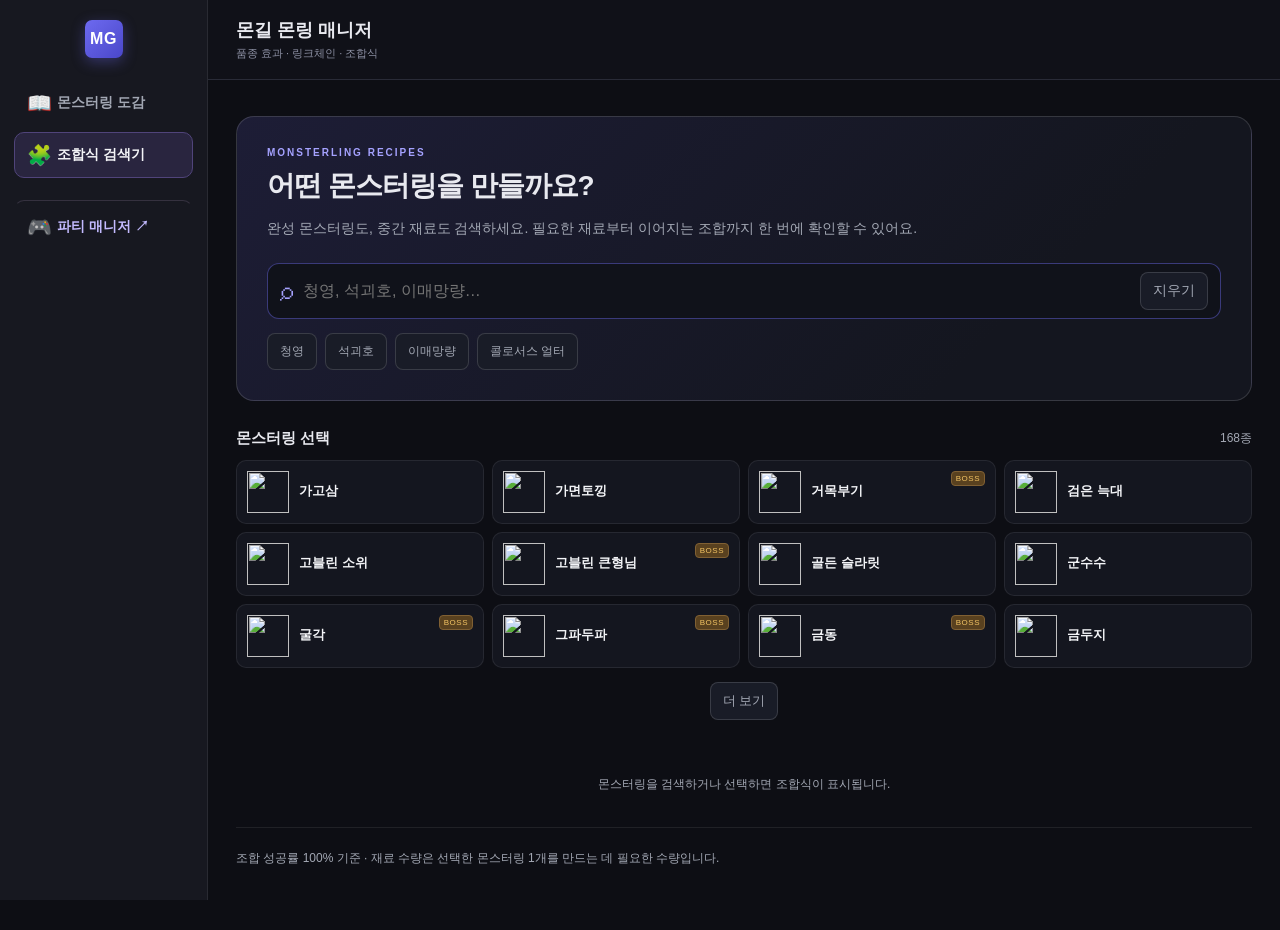
==== recipes/index.html @ b7ab4e78 "Add files via upload" ====
<!doctype html><html lang="ko"><head><meta charset="utf-8"><meta name="viewport" content="width=device-width,initial-scale=1"><base href="../"><title>몬길 몬링 매니저 · 조합식 검색기</title><link rel="stylesheet" href="editor-base.css"><link rel="stylesheet" href="recipes/style.css"><link rel="stylesheet" href="style.css?v=20261018-sidebar2"></head><body><div class="app-shell monling-shell"><aside class="app-sidebar"><div class="app-sidebar__brand"><span class="app-sidebar__logo">MG</span></div><nav class="app-sidebar__nav" aria-label="주 메뉴"><a href="index.html" class="app-sidebar__item"><span class="app-sidebar__icon">📖</span><span class="app-sidebar__label">몬스터링 도감</span></a><a href="recipes/index.html" class="app-sidebar__item is-active" aria-current="page"><span class="app-sidebar__icon">🧩</span><span class="app-sidebar__label">조합식 검색기</span></a><a href="https://southsilverg.github.io/MonGilPartyManagers/" class="app-sidebar__item manager-switch" data-party-link><span class="app-sidebar__icon">🎮</span><span class="app-sidebar__label">파티 매니저 ↗</span></a></nav></aside><div class="app-content"><header class="manager-header"><a class="manager-brand" href="index.html"><span class="manager-logo">MG</span><span><strong>몬길 몬링 매니저</strong><small>품종 효과 · 링크체인 · 조합식</small></span></a></header><main class="recipe-page"><section class="recipe-search"><p class="recipe-eyebrow">MONSTERLING RECIPES</p><h1>어떤 몬스터링을 만들까요?</h1><p class="recipe-intro">완성 몬스터링도, 중간 재료도 검색하세요. 필요한 재료부터 이어지는 조합까지 한 번에 확인할 수 있어요.</p><form id="searchForm" role="search"><label class="sr-only" for="recipeSearch">몬스터링 이름 검색</label><div class="search-field"><span aria-hidden="true">⌕</span><input id="recipeSearch" type="search" placeholder="청영, 석괴호, 이매망량…" autocomplete="off"><button type="button" id="clearSearch" aria-label="검색 초기화">지우기</button></div></form><div id="quickSearch" class="quick-search" aria-label="빠른 검색"></div></section>
<section class="search-matches" aria-label="검색 결과"><div class="section-line"><h2>몬스터링 선택</h2><span id="matchCount" role="status" aria-live="polite"></span></div><div id="matchGrid" class="match-grid"></div><button id="moreMatches" class="more-matches" type="button" hidden>더 보기</button></section>
<div id="recipeDetail" aria-label="선택한 몬스터링 조합식"></div>
<p class="recipe-footnote">조합 성공률 100% 기준 · 재료 수량은 선택한 몬스터링 1개를 만드는 데 필요한 수량입니다.</p></main></div></div><script src="site-links.js"></script><script src="analytics-config.js"></script><script src="analytics.js"></script><script src="recipes/data.js"></script><script src="recipes/engine.js"></script><script src="recipes/app.js"></script></body></html>
---- recipes/style.css ----
/* Only the recipe page uses these rules. */
.recipe-page{width:min(1180px,100%);margin:0 auto;padding:36px 28px 48px}.recipe-status{padding:8px 12px;border:1px solid var(--green-border);border-radius:999px;background:var(--green-soft);color:#82e6ae;font-size:12px;white-space:nowrap}.recipe-search{padding:30px;border:1px solid var(--border-strong);border-radius:18px;background:linear-gradient(135deg,#1d1d36,var(--panel) 75%)}.recipe-eyebrow{font-size:10px;letter-spacing:2px;color:#a5a2ff;font-weight:700;margin:0 0 9px}.recipe-search h1{font-size:28px;margin:0 0 12px;letter-spacing:-1px}.recipe-intro{font-size:14px;line-height:1.7;color:var(--text-secondary);margin:0 0 22px}.search-field{display:flex;align-items:center;gap:10px;background:var(--bg-soft);border:1px solid var(--accent-border);border-radius:12px;padding:6px 12px}.search-field>span{font-size:26px;color:#a5a2ff}.search-field input{width:100%;min-width:0;border:0;outline:none;background:transparent;color:var(--text-primary);font:inherit;padding:12px 0;font-size:16px}.search-field:focus-within{outline:2px solid var(--accent);outline-offset:2px}.search-field button,.quick-button,.more-matches{background:var(--panel-2);border:1px solid var(--border-strong);border-radius:8px;color:var(--text-secondary);padding:9px 12px;cursor:pointer;white-space:nowrap}.quick-search{display:flex;flex-wrap:wrap;gap:8px;margin-top:14px}.quick-button{font:inherit;font-size:12px}.search-matches{margin:28px 0 34px}.section-line{display:flex;align-items:center;justify-content:space-between;margin-bottom:12px}.section-line h2{font-size:15px;margin:0}.section-line>span{font-size:12px;color:var(--text-secondary)}.match-grid{display:grid;grid-template-columns:repeat(4,minmax(0,1fr));gap:8px}.monster-chip{display:flex;gap:10px;align-items:center;position:relative;border:1px solid var(--border);background:var(--panel);border-radius:10px;padding:10px;color:var(--text-primary);text-align:left;min-width:0;cursor:pointer;font:inherit}.monster-chip img{width:42px;height:42px;object-fit:contain;flex-shrink:0}.monster-label{min-width:0;display:flex;flex-direction:column;gap:4px}.monster-label strong{font-size:13px;line-height:1.45;word-break:keep-all;overflow-wrap:anywhere}.monster-label small{font-size:12px;color:#b6afff;font-weight:700}.boss-badge{font-size:8px;letter-spacing:.5px;color:#f4c564;background:#59411f;border:1px solid #806033;border-radius:4px;padding:2px 4px;align-self:flex-start;margin-left:auto}.monster-chip:hover,.formula-monster:hover{border-color:var(--accent);background:#222139}.monster-chip.is-selected,.formula-monster.is-selected{border-color:#aaa3ff;background:#292540;box-shadow:inset 0 0 0 1px #aaa3ff}.more-matches{display:block;margin:14px auto 0;font:inherit;font-size:13px}.more-matches[hidden]{display:none}.selected-heading{display:flex;align-items:center;gap:16px;padding:20px 0;border-top:1px solid var(--border-strong)}.selected-heading img{object-fit:contain;background:var(--panel-2);border-radius:14px;border:1px solid var(--border)}.selected-heading h2{font-size:26px;margin:0}.detail-section{margin:20px 0 30px}.section-heading h2{font-size:17px;margin:0 0 8px}.section-heading p{color:var(--text-secondary);font-size:12px;line-height:1.7;margin:0 0 14px}.material-summary,.related-targets{display:flex;flex-wrap:wrap;gap:8px}.material-summary .monster-chip,.related-targets .monster-chip{min-width:140px;flex:0 1 180px}.recipe-tree,.recipe-children{list-style:none;margin:0;padding:0}.recipe-children{margin:14px 0 0 24px;padding-left:20px;border-left:1px dashed #525069;display:grid;gap:16px}.recipe-branch{min-width:0}.formula{display:grid;grid-template-columns:minmax(0,2fr) 60px minmax(0,1fr);align-items:center;gap:14px;padding:18px;border-radius:14px;border:1px solid var(--border-strong);background:var(--panel)}.formula-materials{display:grid;grid-template-columns:minmax(0,1fr) 20px minmax(0,1fr);align-items:center;gap:8px}.formula-monster{display:flex;flex-direction:column;align-items:center;gap:8px;border:1px solid transparent;border-radius:10px;background:var(--bg-soft);padding:12px 8px;color:var(--text-primary);cursor:pointer;min-width:0;font:inherit;text-align:center;position:relative}.formula-monster img{width:64px;height:64px;object-fit:contain}.formula-monster .boss-badge{position:absolute;right:5px;top:5px;font-size:7px}.formula-monster .monster-label strong{font-size:14px}.formula-result{border-color:var(--accent-border);background:#242039}.formula-plus{color:var(--text-secondary);font-size:22px;text-align:center}.formula-arrow{display:flex;flex-direction:column;align-items:center;gap:6px;color:#a49cfb;font-size:25px}.formula-arrow small{font-size:12px;font-weight:700;color:#81e6ad}.branch-label{font-size:11px;color:var(--text-secondary);margin:0 0 8px}.upstream-panel{margin-top:24px}.upstream-panel h3{font-size:14px;margin:0 0 12px}.empty-state,.recipe-footnote{font-size:12px;color:var(--text-secondary);line-height:1.8}.empty-state{grid-column:1/-1;padding:20px;text-align:center}.recipe-footnote{padding-top:20px;border-top:1px solid var(--border)}.sr-only{position:absolute;width:1px;height:1px;padding:0;margin:-1px;overflow:hidden;clip:rect(0,0,0,0);white-space:nowrap;border:0}button:focus-visible{outline:2px solid #b6afff;outline-offset:3px}
@media(max-width:1000px){.match-grid{grid-template-columns:repeat(3,minmax(0,1fr))}.formula{gap:8px;grid-template-columns:minmax(0,2fr) 40px minmax(0,1fr)}}
@media(max-width:600px){.recipe-page{padding:20px 12px}.recipe-search{padding:20px 16px}.recipe-search h1{font-size:23px}.recipe-status{font-size:10px;padding:6px 8px}.match-grid{grid-template-columns:repeat(2,minmax(0,1fr))}.monster-chip{padding:8px;gap:6px}.monster-chip img{width:34px;height:34px}.monster-label strong{font-size:12px}.boss-badge{font-size:7px;padding:2px}.formula{padding:10px 6px;gap:4px;grid-template-columns:minmax(0,2fr) 28px minmax(0,1fr)}.formula-materials{gap:3px;grid-template-columns:minmax(0,1fr) 12px minmax(0,1fr)}.formula-monster{padding:10px 3px;gap:7px}.formula-monster img{width:44px;height:44px}.formula-monster .monster-label strong{font-size:11px}.formula-plus{font-size:16px}.formula-arrow{font-size:20px;gap:4px}.formula-arrow small{font-size:10px}.recipe-children{margin-left:8px;padding-left:8px}.material-summary .monster-chip,.related-targets .monster-chip{min-width:0;flex:1 1 calc(50% - 8px)}.selected-heading img{width:64px;height:64px}.selected-heading h2{font-size:23px}.toolbar{gap:8px;padding:14px 12px}.recipe-intro{font-size:13px}}
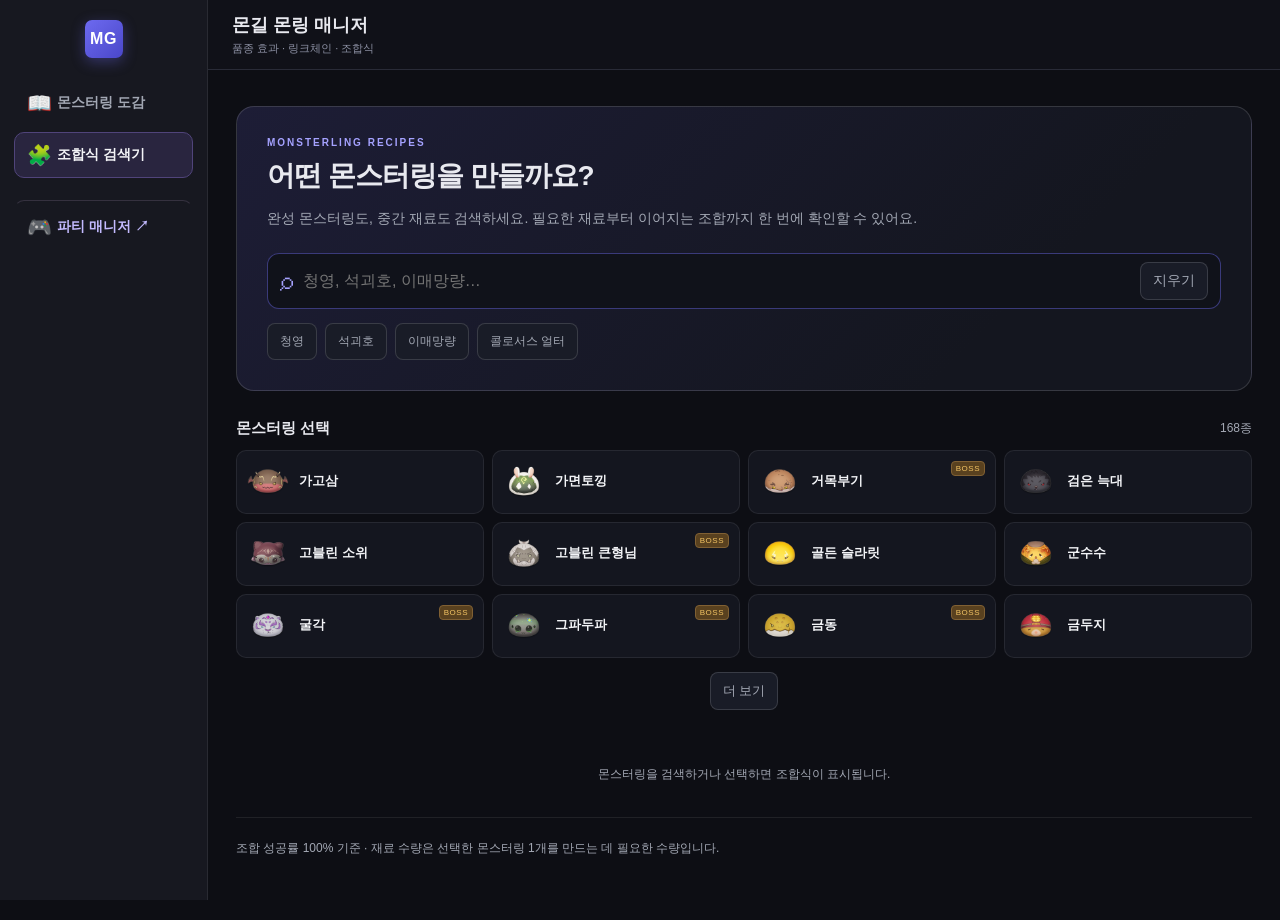
==== commit 09b8becc: "Add files via upload" ====
--- a/recipes/index.html
+++ b/recipes/index.html
@@ -1,4 +1,4 @@
-<!doctype html><html lang="ko"><head><meta charset="utf-8"><meta name="viewport" content="width=device-width,initial-scale=1"><base href="../"><title>몬길 몬링 매니저 · 조합식 검색기</title><link rel="stylesheet" href="editor-base.css"><link rel="stylesheet" href="recipes/style.css"><link rel="stylesheet" href="style.css?v=20261018-sidebar2"></head><body><div class="app-shell monling-shell"><aside class="app-sidebar"><div class="app-sidebar__brand"><span class="app-sidebar__logo">MG</span></div><nav class="app-sidebar__nav" aria-label="주 메뉴"><a href="index.html" class="app-sidebar__item"><span class="app-sidebar__icon">📖</span><span class="app-sidebar__label">몬스터링 도감</span></a><a href="recipes/index.html" class="app-sidebar__item is-active" aria-current="page"><span class="app-sidebar__icon">🧩</span><span class="app-sidebar__label">조합식 검색기</span></a><a href="https://southsilverg.github.io/MonGilPartyManagers/" class="app-sidebar__item manager-switch" data-party-link><span class="app-sidebar__icon">🎮</span><span class="app-sidebar__label">파티 매니저 ↗</span></a></nav></aside><div class="app-content"><header class="manager-header"><a class="manager-brand" href="index.html"><span class="manager-logo">MG</span><span><strong>몬길 몬링 매니저</strong><small>품종 효과 · 링크체인 · 조합식</small></span></a></header><main class="recipe-page"><section class="recipe-search"><p class="recipe-eyebrow">MONSTERLING RECIPES</p><h1>어떤 몬스터링을 만들까요?</h1><p class="recipe-intro">완성 몬스터링도, 중간 재료도 검색하세요. 필요한 재료부터 이어지는 조합까지 한 번에 확인할 수 있어요.</p><form id="searchForm" role="search"><label class="sr-only" for="recipeSearch">몬스터링 이름 검색</label><div class="search-field"><span aria-hidden="true">⌕</span><input id="recipeSearch" type="search" placeholder="청영, 석괴호, 이매망량…" autocomplete="off"><button type="button" id="clearSearch" aria-label="검색 초기화">지우기</button></div></form><div id="quickSearch" class="quick-search" aria-label="빠른 검색"></div></section>
+<!doctype html><html lang="ko"><head><meta charset="utf-8"><meta name="viewport" content="width=device-width,initial-scale=1"><base href="../"><title>몬길 몬링 매니저 · 조합식 검색기</title><link rel="stylesheet" href="editor-base.css"><link rel="stylesheet" href="recipes/style.css"><link rel="stylesheet" href="style.css?v=20261018-summary5"></head><body><div class="app-shell monling-shell"><aside class="app-sidebar"><div class="app-sidebar__brand"><span class="app-sidebar__logo">MG</span></div><nav class="app-sidebar__nav" aria-label="주 메뉴"><a href="index.html" class="app-sidebar__item"><span class="app-sidebar__icon">📖</span><span class="app-sidebar__label">몬스터링 도감</span></a><a href="recipes/index.html" class="app-sidebar__item is-active" aria-current="page"><span class="app-sidebar__icon">🧩</span><span class="app-sidebar__label">조합식 검색기</span></a><a href="https://southsilverg.github.io/MonGilPartyManagers/" class="app-sidebar__item manager-switch" data-party-link><span class="app-sidebar__icon">🎮</span><span class="app-sidebar__label">파티 매니저 ↗</span></a></nav></aside><div class="app-content"><header class="manager-header"><a class="manager-brand" href="index.html"><span class="manager-logo">MG</span><span><strong>몬길 몬링 매니저</strong><small>품종 효과 · 링크체인 · 조합식</small></span></a></header><main class="recipe-page"><section class="recipe-search"><p class="recipe-eyebrow">MONSTERLING RECIPES</p><h1>어떤 몬스터링을 만들까요?</h1><p class="recipe-intro">완성 몬스터링도, 중간 재료도 검색하세요. 필요한 재료부터 이어지는 조합까지 한 번에 확인할 수 있어요.</p><form id="searchForm" role="search"><label class="sr-only" for="recipeSearch">몬스터링 이름 검색</label><div class="search-field"><span aria-hidden="true">⌕</span><input id="recipeSearch" type="search" placeholder="청영, 석괴호, 이매망량…" autocomplete="off"><button type="button" id="clearSearch" aria-label="검색 초기화">지우기</button></div></form><div id="quickSearch" class="quick-search" aria-label="빠른 검색"></div></section>
 <section class="search-matches" aria-label="검색 결과"><div class="section-line"><h2>몬스터링 선택</h2><span id="matchCount" role="status" aria-live="polite"></span></div><div id="matchGrid" class="match-grid"></div><button id="moreMatches" class="more-matches" type="button" hidden>더 보기</button></section>
 <div id="recipeDetail" aria-label="선택한 몬스터링 조합식"></div>
-<p class="recipe-footnote">조합 성공률 100% 기준 · 재료 수량은 선택한 몬스터링 1개를 만드는 데 필요한 수량입니다.</p></main></div></div><script src="site-links.js"></script><script src="analytics-config.js"></script><script src="analytics.js"></script><script src="recipes/data.js"></script><script src="recipes/engine.js"></script><script src="recipes/app.js"></script></body></html>+<p class="recipe-footnote">조합 성공률 100% 기준 · 재료 수량은 선택한 몬스터링 1개를 만드는 데 필요한 수량입니다.</p></main></div></div><script src="site-links.js"></script><script src="analytics-config.js"></script><script src="analytics.js"></script><script src="recipes/data.js"></script><script src="recipes/engine.js"></script><script src="recipes/app.js?v=20261018-summary5"></script></body></html>
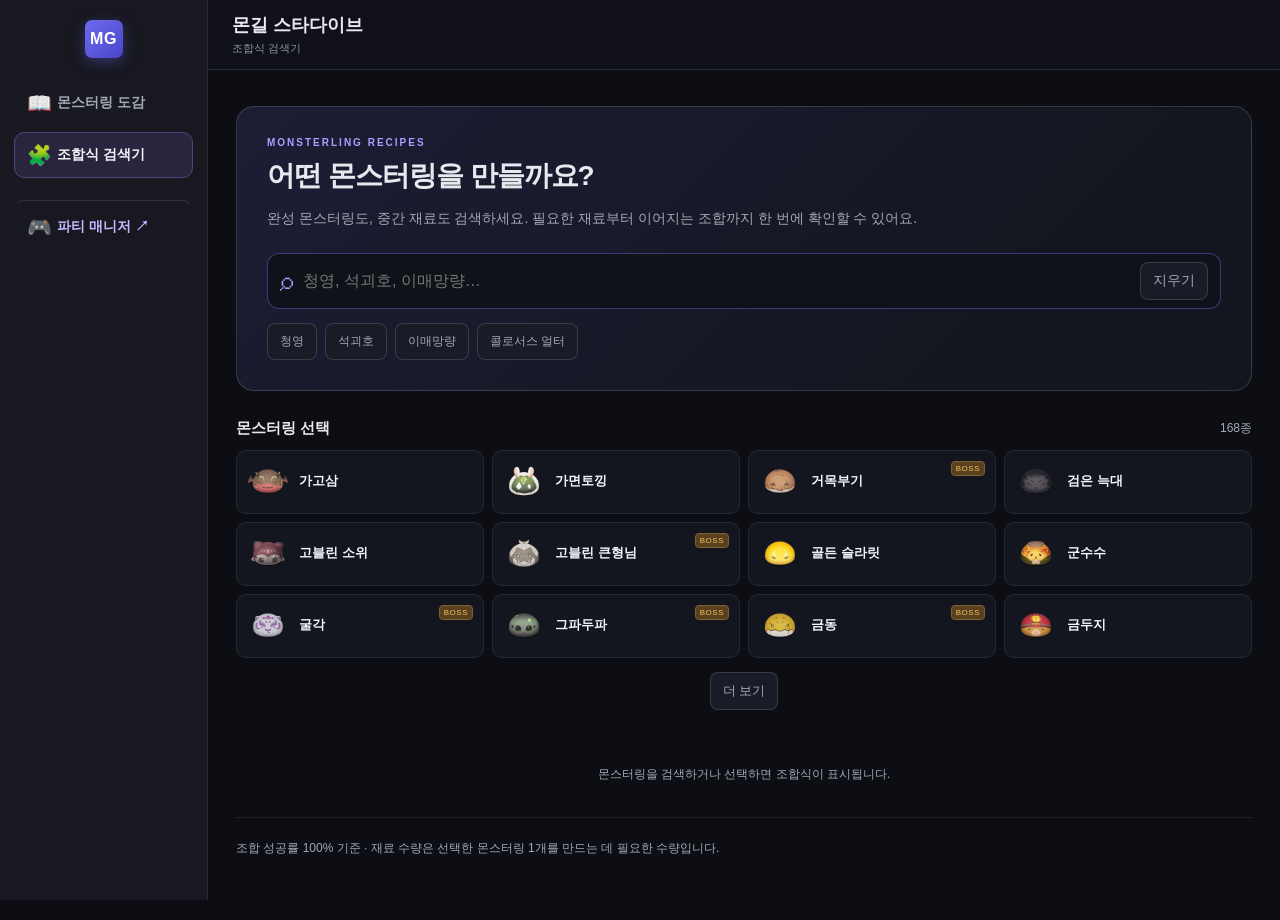
==== commit 50ddb677: "Add files via upload" ====
--- a/recipes/index.html
+++ b/recipes/index.html
@@ -1,4 +1,4 @@
-<!doctype html><html lang="ko"><head><meta charset="utf-8"><meta name="viewport" content="width=device-width,initial-scale=1"><base href="../"><title>몬길 몬링 매니저 · 조합식 검색기</title><link rel="stylesheet" href="editor-base.css"><link rel="stylesheet" href="recipes/style.css"><link rel="stylesheet" href="style.css?v=20261018-summary5"></head><body><div class="app-shell monling-shell"><aside class="app-sidebar"><div class="app-sidebar__brand"><span class="app-sidebar__logo">MG</span></div><nav class="app-sidebar__nav" aria-label="주 메뉴"><a href="index.html" class="app-sidebar__item"><span class="app-sidebar__icon">📖</span><span class="app-sidebar__label">몬스터링 도감</span></a><a href="recipes/index.html" class="app-sidebar__item is-active" aria-current="page"><span class="app-sidebar__icon">🧩</span><span class="app-sidebar__label">조합식 검색기</span></a><a href="https://southsilverg.github.io/MonGilPartyManagers/" class="app-sidebar__item manager-switch" data-party-link><span class="app-sidebar__icon">🎮</span><span class="app-sidebar__label">파티 매니저 ↗</span></a></nav></aside><div class="app-content"><header class="manager-header"><a class="manager-brand" href="index.html"><span class="manager-logo">MG</span><span><strong>몬길 몬링 매니저</strong><small>품종 효과 · 링크체인 · 조합식</small></span></a></header><main class="recipe-page"><section class="recipe-search"><p class="recipe-eyebrow">MONSTERLING RECIPES</p><h1>어떤 몬스터링을 만들까요?</h1><p class="recipe-intro">완성 몬스터링도, 중간 재료도 검색하세요. 필요한 재료부터 이어지는 조합까지 한 번에 확인할 수 있어요.</p><form id="searchForm" role="search"><label class="sr-only" for="recipeSearch">몬스터링 이름 검색</label><div class="search-field"><span aria-hidden="true">⌕</span><input id="recipeSearch" type="search" placeholder="청영, 석괴호, 이매망량…" autocomplete="off"><button type="button" id="clearSearch" aria-label="검색 초기화">지우기</button></div></form><div id="quickSearch" class="quick-search" aria-label="빠른 검색"></div></section>
+<!doctype html><html lang="ko"><head><meta charset="utf-8"><meta name="viewport" content="width=device-width,initial-scale=1"><base href="../"><title>몬길 몬링 매니저 · 조합식 검색기</title><link rel="stylesheet" href="editor-base.css"><link rel="stylesheet" href="recipes/style.css"><link rel="stylesheet" href="style.css?v=20261018-summary5"></head><body><div class="app-shell monling-shell"><aside class="app-sidebar"><div class="app-sidebar__brand"><span class="app-sidebar__logo">MG</span></div><nav class="app-sidebar__nav" aria-label="주 메뉴"><a href="index.html" class="app-sidebar__item"><span class="app-sidebar__icon">📖</span><span class="app-sidebar__label">몬스터링 도감</span></a><a href="recipes/index.html" class="app-sidebar__item is-active" aria-current="page"><span class="app-sidebar__icon">🧩</span><span class="app-sidebar__label">조합식 검색기</span></a><a href="https://southsilverg.github.io/MonGilPartyManagers/" class="app-sidebar__item manager-switch" data-party-link target="_blank" rel="noopener noreferrer"><span class="app-sidebar__icon">🎮</span><span class="app-sidebar__label">파티 매니저 ↗</span></a></nav></aside><div class="app-content"><header class="manager-header"><a class="manager-brand" href="index.html"><span class="manager-logo">MG</span><span><strong>몬길 스타다이브</strong><small>조합식 검색기</small></span></a></header><main class="recipe-page"><section class="recipe-search"><p class="recipe-eyebrow">MONSTERLING RECIPES</p><h1>어떤 몬스터링을 만들까요?</h1><p class="recipe-intro">완성 몬스터링도, 중간 재료도 검색하세요. 필요한 재료부터 이어지는 조합까지 한 번에 확인할 수 있어요.</p><form id="searchForm" role="search"><label class="sr-only" for="recipeSearch">몬스터링 이름 검색</label><div class="search-field"><span aria-hidden="true">⌕</span><input id="recipeSearch" type="search" placeholder="청영, 석괴호, 이매망량…" autocomplete="off"><button type="button" id="clearSearch" aria-label="검색 초기화">지우기</button></div></form><div id="quickSearch" class="quick-search" aria-label="빠른 검색"></div></section>
 <section class="search-matches" aria-label="검색 결과"><div class="section-line"><h2>몬스터링 선택</h2><span id="matchCount" role="status" aria-live="polite"></span></div><div id="matchGrid" class="match-grid"></div><button id="moreMatches" class="more-matches" type="button" hidden>더 보기</button></section>
 <div id="recipeDetail" aria-label="선택한 몬스터링 조합식"></div>
 <p class="recipe-footnote">조합 성공률 100% 기준 · 재료 수량은 선택한 몬스터링 1개를 만드는 데 필요한 수량입니다.</p></main></div></div><script src="site-links.js"></script><script src="analytics-config.js"></script><script src="analytics.js"></script><script src="recipes/data.js"></script><script src="recipes/engine.js"></script><script src="recipes/app.js?v=20261018-summary5"></script></body></html>
